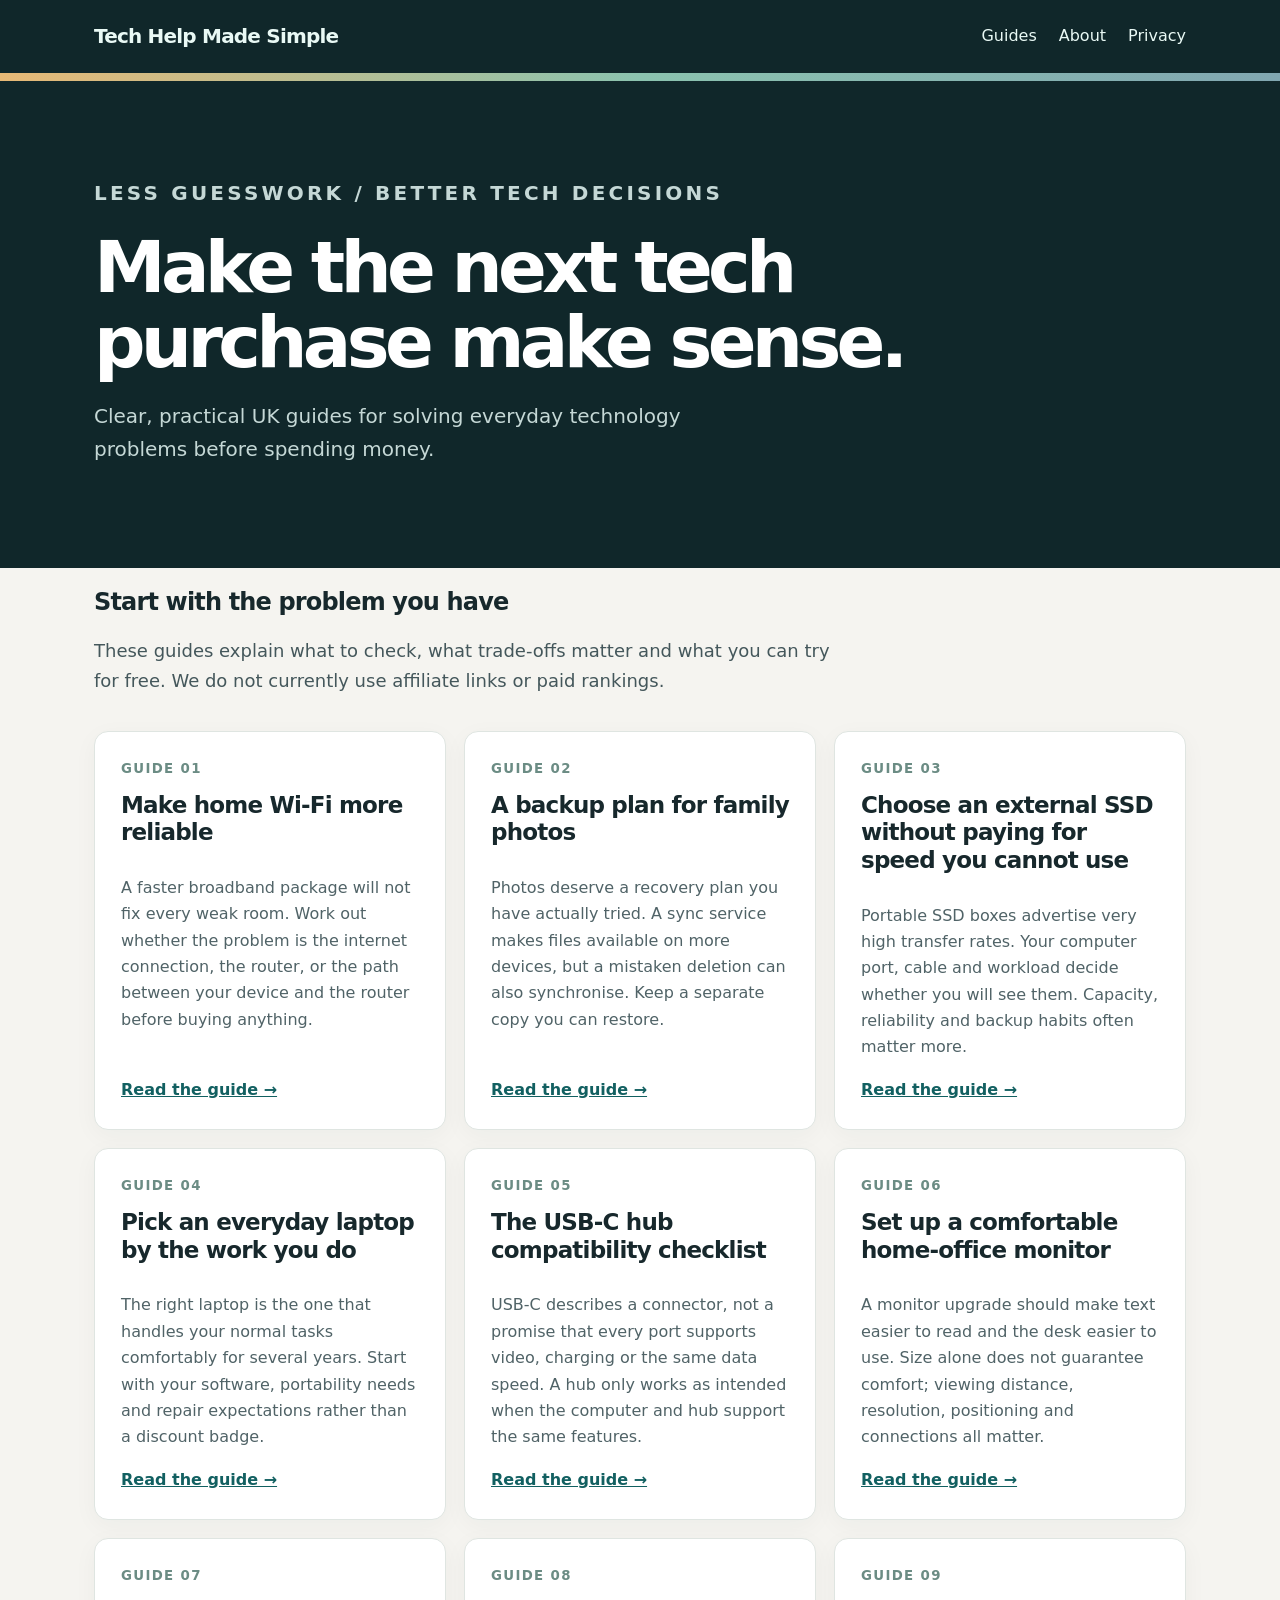
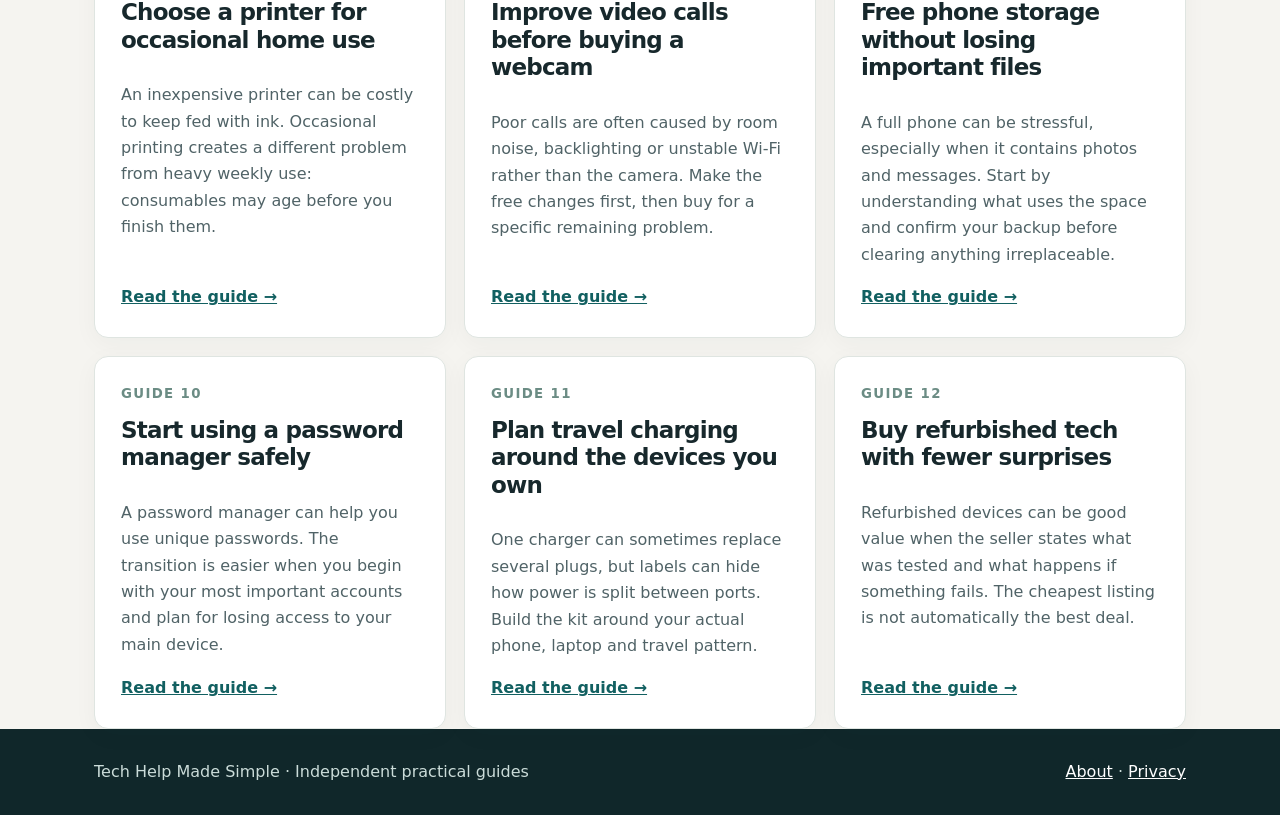
==== index.html @ dbd63610 "Publish practical tech guides" ====
<!doctype html><html lang="en-GB"><head><meta charset="utf-8"><meta name="viewport" content="width=device-width, initial-scale=1"><meta name="description" content="Independent, practical tech help for UK households and small offices."><title>Home · Tech Help Made Simple</title><link rel="stylesheet" href="style.css"></head><body><header class="top"><div class="wrap"><a class="brand" href="index.html">Tech Help Made Simple</a><nav><a href="index.html">Guides</a><a href="about.html">About</a><a href="privacy.html">Privacy</a></nav></div></header><div class="stripe"></div><section class="hero"><div class="wrap"><p class="eyebrow">LESS GUESSWORK / BETTER TECH DECISIONS</p><h1>Make the next tech purchase make sense.</h1><p>Clear, practical UK guides for solving everyday technology problems before spending money.</p></div></section><main class="wrap"><h2>Start with the problem you have</h2><p class="intro">These guides explain what to check, what trade-offs matter and what you can try for free. We do not currently use affiliate links or paid rankings.</p><div class="grid"><article class="card"><small>GUIDE 01</small><h2>Make home Wi-Fi more reliable</h2><p>A faster broadband package will not fix every weak room. Work out whether the problem is the internet connection, the router, or the path between your device and the router before buying anything.</p><a href="better-home-wifi.html">Read the guide →</a></article><article class="card"><small>GUIDE 02</small><h2>A backup plan for family photos</h2><p>Photos deserve a recovery plan you have actually tried. A sync service makes files available on more devices, but a mistaken deletion can also synchronise. Keep a separate copy you can restore.</p><a href="backup-family-photos.html">Read the guide →</a></article><article class="card"><small>GUIDE 03</small><h2>Choose an external SSD without paying for speed you cannot use</h2><p>Portable SSD boxes advertise very high transfer rates. Your computer port, cable and workload decide whether you will see them. Capacity, reliability and backup habits often matter more.</p><a href="choose-external-ssd.html">Read the guide →</a></article><article class="card"><small>GUIDE 04</small><h2>Pick an everyday laptop by the work you do</h2><p>The right laptop is the one that handles your normal tasks comfortably for several years. Start with your software, portability needs and repair expectations rather than a discount badge.</p><a href="laptop-for-everyday-use.html">Read the guide →</a></article><article class="card"><small>GUIDE 05</small><h2>The USB-C hub compatibility checklist</h2><p>USB-C describes a connector, not a promise that every port supports video, charging or the same data speed. A hub only works as intended when the computer and hub support the same features.</p><a href="usb-c-hub-checklist.html">Read the guide →</a></article><article class="card"><small>GUIDE 06</small><h2>Set up a comfortable home-office monitor</h2><p>A monitor upgrade should make text easier to read and the desk easier to use. Size alone does not guarantee comfort; viewing distance, resolution, positioning and connections all matter.</p><a href="home-office-monitor.html">Read the guide →</a></article><article class="card"><small>GUIDE 07</small><h2>Choose a printer for occasional home use</h2><p>An inexpensive printer can be costly to keep fed with ink. Occasional printing creates a different problem from heavy weekly use: consumables may age before you finish them.</p><a href="printer-for-occasional-use.html">Read the guide →</a></article><article class="card"><small>GUIDE 08</small><h2>Improve video calls before buying a webcam</h2><p>Poor calls are often caused by room noise, backlighting or unstable Wi-Fi rather than the camera. Make the free changes first, then buy for a specific remaining problem.</p><a href="video-call-desk.html">Read the guide →</a></article><article class="card"><small>GUIDE 09</small><h2>Free phone storage without losing important files</h2><p>A full phone can be stressful, especially when it contains photos and messages. Start by understanding what uses the space and confirm your backup before clearing anything irreplaceable.</p><a href="phone-storage.html">Read the guide →</a></article><article class="card"><small>GUIDE 10</small><h2>Start using a password manager safely</h2><p>A password manager can help you use unique passwords. The transition is easier when you begin with your most important accounts and plan for losing access to your main device.</p><a href="password-manager-start.html">Read the guide →</a></article><article class="card"><small>GUIDE 11</small><h2>Plan travel charging around the devices you own</h2><p>One charger can sometimes replace several plugs, but labels can hide how power is split between ports. Build the kit around your actual phone, laptop and travel pattern.</p><a href="travel-charging.html">Read the guide →</a></article><article class="card"><small>GUIDE 12</small><h2>Buy refurbished tech with fewer surprises</h2><p>Refurbished devices can be good value when the seller states what was tested and what happens if something fails. The cheapest listing is not automatically the best deal.</p><a href="refurbished-tech.html">Read the guide →</a></article></div></main><footer class="footer"><div class="wrap"><span>Tech Help Made Simple · Independent practical guides</span><span><a href="about.html">About</a> · <a href="privacy.html">Privacy</a></span></div></footer></body></html>
---- style.css ----
*{box-sizing:border-box}body{margin:0;background:#f5f4f0;color:#17282c;font:16px/1.65 system-ui,-apple-system,Segoe UI,sans-serif}a{color:#126061}a:hover{text-decoration-thickness:2px}.wrap{max-width:1140px;margin:auto;padding:0 24px}.top{background:#10272a;color:#fff}.top .wrap{display:flex;align-items:center;justify-content:space-between;gap:20px;padding-top:20px;padding-bottom:20px}.top a{color:#e9f9f5;text-decoration:none}.brand{font-size:20px;font-weight:800;letter-spacing:-.04em}.top nav{display:flex;gap:22px}.hero{background:#10272a;color:white;padding:76px 0 82px}.eyebrow{font-size:12px;letter-spacing:.16em;text-transform:uppercase;font-weight:800;color:#b2dfd7}.hero h1{max-width:820px;font-size:clamp(40px,6vw,72px);letter-spacing:-.065em;line-height:1.04;margin:16px 0}.hero p{max-width:650px;color:#c5d8d6;font-size:20px}.stripe{height:8px;background:linear-gradient(90deg,#e7b976,#8bc3af,#81a7b1)}h2{letter-spacing:-.035em;line-height:1.2}main{padding:52px 0 90px}.intro{max-width:760px;font-size:18px;color:#44575b}.grid{display:grid;grid-template-columns:repeat(3,1fr);gap:18px;margin-top:35px}.card{background:#fff;border:1px solid #dfe5e1;border-radius:14px;padding:26px;box-shadow:0 6px 25px #1836390a;display:flex;flex-direction:column}.card small{font-weight:800;letter-spacing:.1em;color:#6b8c84}.card h2{font-size:23px;margin:12px 0}.card p{color:#506367;flex:1}.card a{font-weight:700}.article{max-width:760px;margin:auto}.article h1{font-size:clamp(36px,5vw,58px);line-height:1.08;letter-spacing:-.055em}.article h2{margin-top:42px;font-size:29px}.article p,.article li{font-size:18px}.article li{margin:18px 0}.callout{background:#e0eeea;border-left:5px solid #398f7c;padding:18px 22px;border-radius:8px;margin:32px 0}.back{display:inline-block;margin:0 0 20px}.footer{background:#10272a;color:#cbdcd9;padding:30px 0}.footer .wrap{display:flex;justify-content:space-between;gap:20px;flex-wrap:wrap}.footer a{color:#fff}.note{color:#687a7e;font-size:14px}@media(max-width:800px){.grid{grid-template-columns:repeat(2,1fr)}}@media(max-width:550px){.grid{grid-template-columns:1fr}.top .wrap{align-items:flex-start;flex-direction:column}.hero{padding:52px 0}.article p,.article li{font-size:16px}}
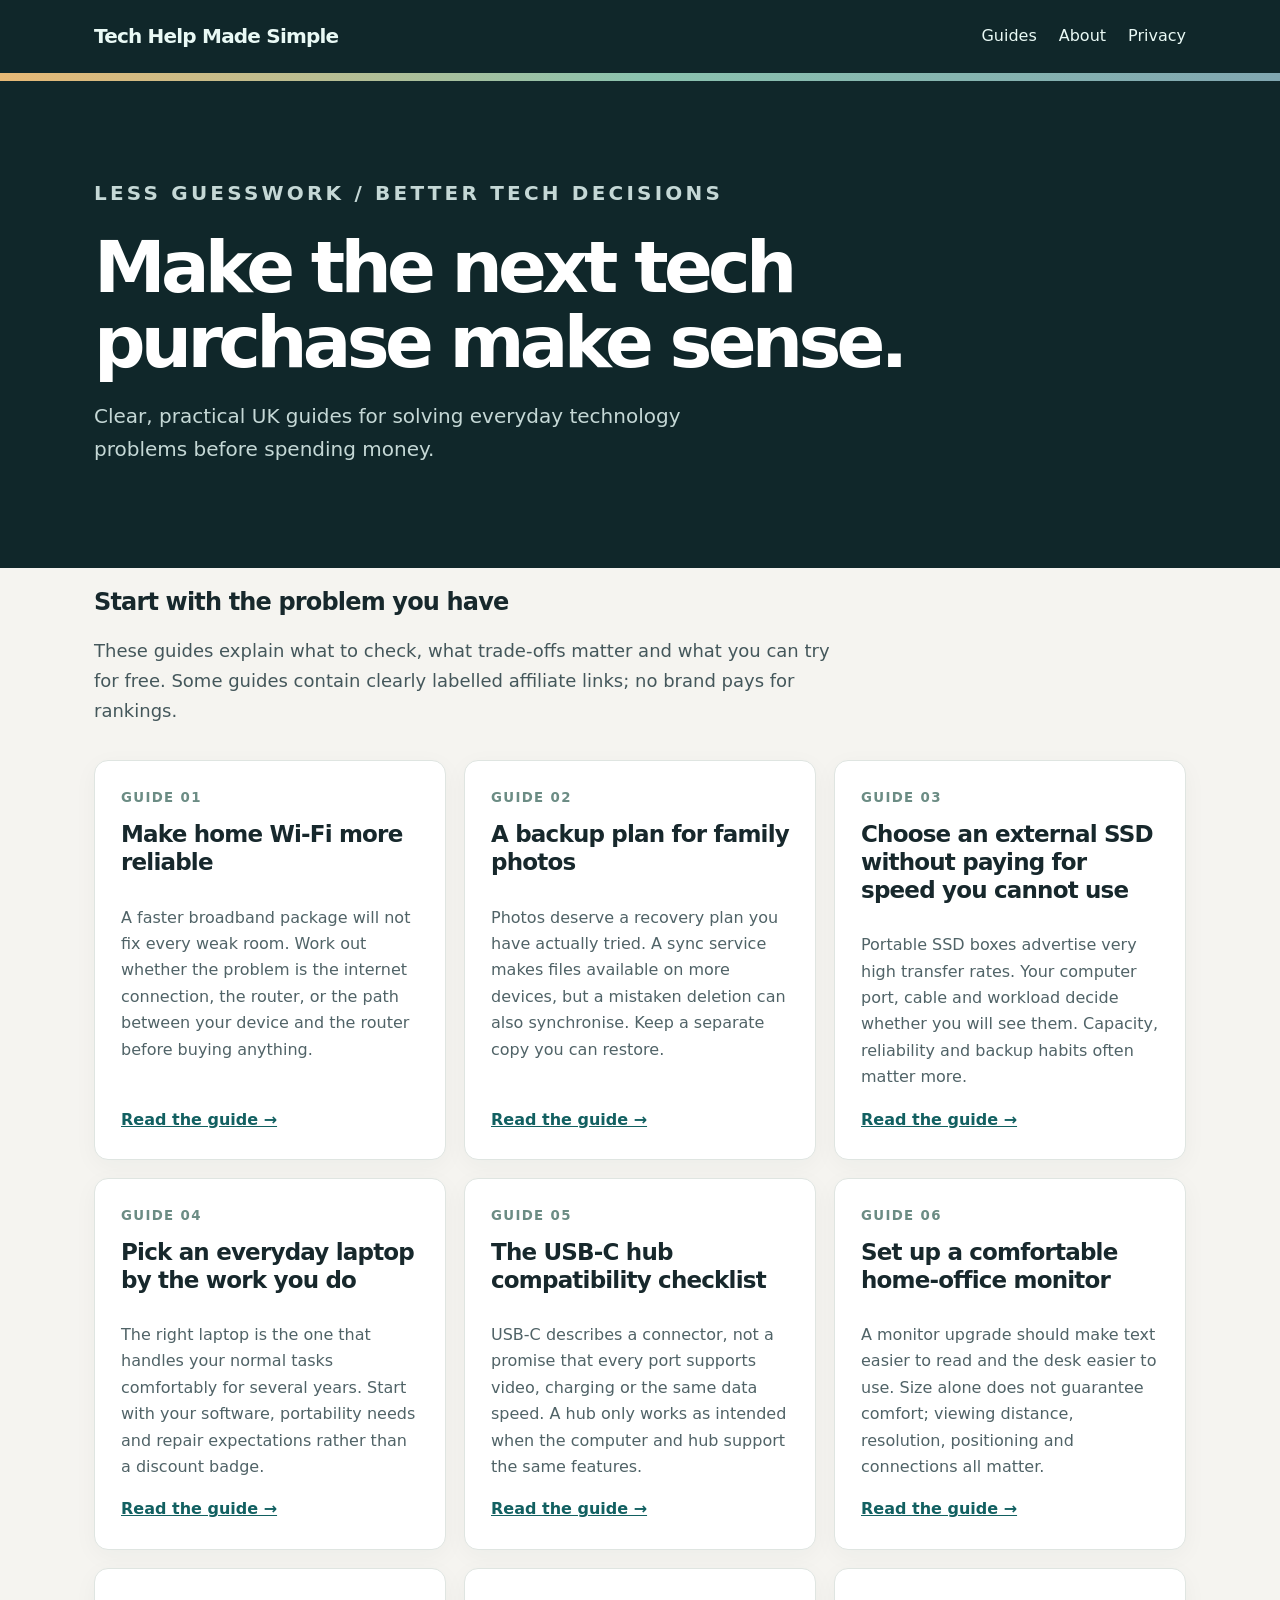
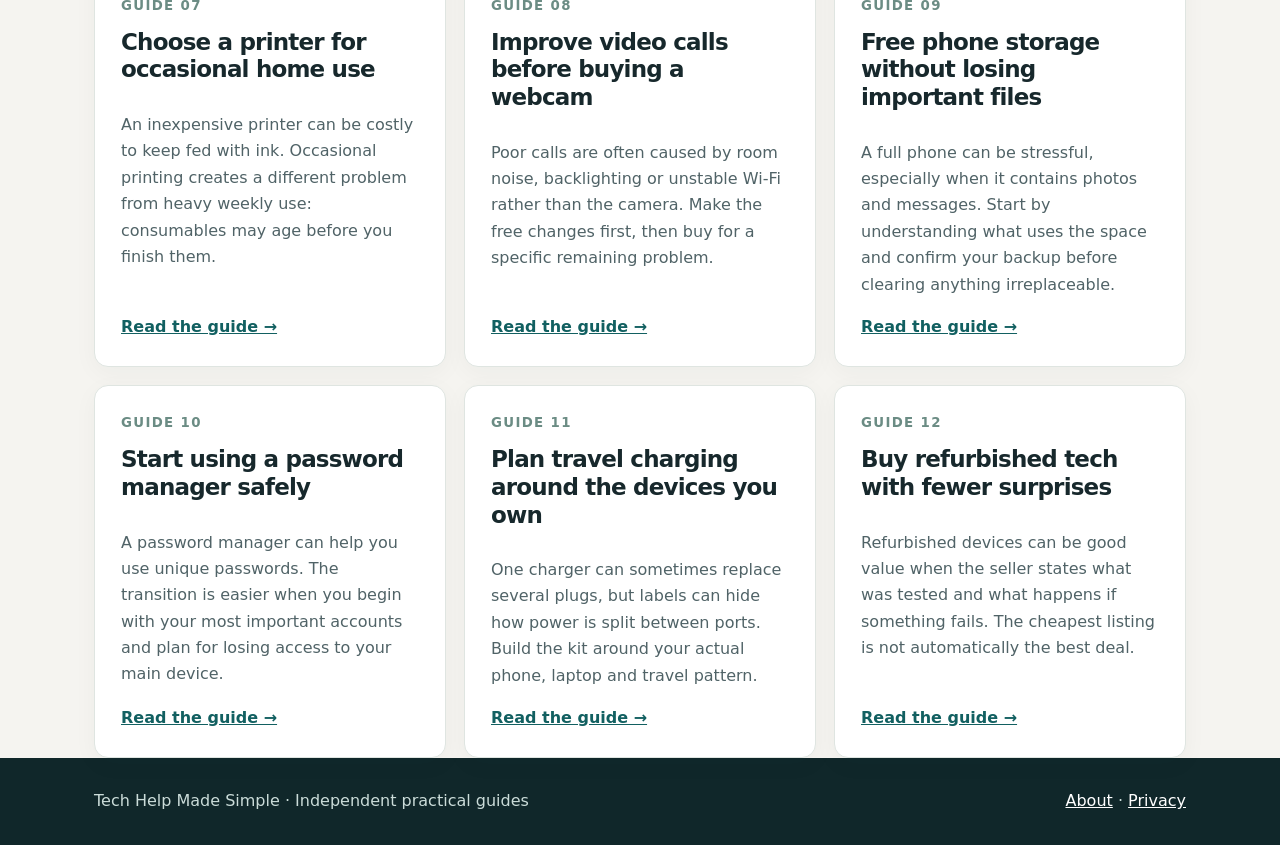
==== commit b68e41c3: "Add disclosed refurbished tech affiliate link" ====
--- a/index.html
+++ b/index.html
@@ -1 +1 @@
-<!doctype html><html lang="en-GB"><head><meta charset="utf-8"><meta name="viewport" content="width=device-width, initial-scale=1"><meta name="description" content="Independent, practical tech help for UK households and small offices."><title>Home · Tech Help Made Simple</title><link rel="stylesheet" href="style.css"></head><body><header class="top"><div class="wrap"><a class="brand" href="index.html">Tech Help Made Simple</a><nav><a href="index.html">Guides</a><a href="about.html">About</a><a href="privacy.html">Privacy</a></nav></div></header><div class="stripe"></div><section class="hero"><div class="wrap"><p class="eyebrow">LESS GUESSWORK / BETTER TECH DECISIONS</p><h1>Make the next tech purchase make sense.</h1><p>Clear, practical UK guides for solving everyday technology problems before spending money.</p></div></section><main class="wrap"><h2>Start with the problem you have</h2><p class="intro">These guides explain what to check, what trade-offs matter and what you can try for free. We do not currently use affiliate links or paid rankings.</p><div class="grid"><article class="card"><small>GUIDE 01</small><h2>Make home Wi-Fi more reliable</h2><p>A faster broadband package will not fix every weak room. Work out whether the problem is the internet connection, the router, or the path between your device and the router before buying anything.</p><a href="better-home-wifi.html">Read the guide →</a></article><article class="card"><small>GUIDE 02</small><h2>A backup plan for family photos</h2><p>Photos deserve a recovery plan you have actually tried. A sync service makes files available on more devices, but a mistaken deletion can also synchronise. Keep a separate copy you can restore.</p><a href="backup-family-photos.html">Read the guide →</a></article><article class="card"><small>GUIDE 03</small><h2>Choose an external SSD without paying for speed you cannot use</h2><p>Portable SSD boxes advertise very high transfer rates. Your computer port, cable and workload decide whether you will see them. Capacity, reliability and backup habits often matter more.</p><a href="choose-external-ssd.html">Read the guide →</a></article><article class="card"><small>GUIDE 04</small><h2>Pick an everyday laptop by the work you do</h2><p>The right laptop is the one that handles your normal tasks comfortably for several years. Start with your software, portability needs and repair expectations rather than a discount badge.</p><a href="laptop-for-everyday-use.html">Read the guide →</a></article><article class="card"><small>GUIDE 05</small><h2>The USB-C hub compatibility checklist</h2><p>USB-C describes a connector, not a promise that every port supports video, charging or the same data speed. A hub only works as intended when the computer and hub support the same features.</p><a href="usb-c-hub-checklist.html">Read the guide →</a></article><article class="card"><small>GUIDE 06</small><h2>Set up a comfortable home-office monitor</h2><p>A monitor upgrade should make text easier to read and the desk easier to use. Size alone does not guarantee comfort; viewing distance, resolution, positioning and connections all matter.</p><a href="home-office-monitor.html">Read the guide →</a></article><article class="card"><small>GUIDE 07</small><h2>Choose a printer for occasional home use</h2><p>An inexpensive printer can be costly to keep fed with ink. Occasional printing creates a different problem from heavy weekly use: consumables may age before you finish them.</p><a href="printer-for-occasional-use.html">Read the guide →</a></article><article class="card"><small>GUIDE 08</small><h2>Improve video calls before buying a webcam</h2><p>Poor calls are often caused by room noise, backlighting or unstable Wi-Fi rather than the camera. Make the free changes first, then buy for a specific remaining problem.</p><a href="video-call-desk.html">Read the guide →</a></article><article class="card"><small>GUIDE 09</small><h2>Free phone storage without losing important files</h2><p>A full phone can be stressful, especially when it contains photos and messages. Start by understanding what uses the space and confirm your backup before clearing anything irreplaceable.</p><a href="phone-storage.html">Read the guide →</a></article><article class="card"><small>GUIDE 10</small><h2>Start using a password manager safely</h2><p>A password manager can help you use unique passwords. The transition is easier when you begin with your most important accounts and plan for losing access to your main device.</p><a href="password-manager-start.html">Read the guide →</a></article><article class="card"><small>GUIDE 11</small><h2>Plan travel charging around the devices you own</h2><p>One charger can sometimes replace several plugs, but labels can hide how power is split between ports. Build the kit around your actual phone, laptop and travel pattern.</p><a href="travel-charging.html">Read the guide →</a></article><article class="card"><small>GUIDE 12</small><h2>Buy refurbished tech with fewer surprises</h2><p>Refurbished devices can be good value when the seller states what was tested and what happens if something fails. The cheapest listing is not automatically the best deal.</p><a href="refurbished-tech.html">Read the guide →</a></article></div></main><footer class="footer"><div class="wrap"><span>Tech Help Made Simple · Independent practical guides</span><span><a href="about.html">About</a> · <a href="privacy.html">Privacy</a></span></div></footer></body></html>+<!doctype html><html lang="en-GB"><head><meta charset="utf-8"><meta name="viewport" content="width=device-width, initial-scale=1"><meta name="description" content="Independent, practical tech help for UK households and small offices."><title>Home · Tech Help Made Simple</title><link rel="stylesheet" href="style.css"></head><body><header class="top"><div class="wrap"><a class="brand" href="index.html">Tech Help Made Simple</a><nav><a href="index.html">Guides</a><a href="about.html">About</a><a href="privacy.html">Privacy</a></nav></div></header><div class="stripe"></div><section class="hero"><div class="wrap"><p class="eyebrow">LESS GUESSWORK / BETTER TECH DECISIONS</p><h1>Make the next tech purchase make sense.</h1><p>Clear, practical UK guides for solving everyday technology problems before spending money.</p></div></section><main class="wrap"><h2>Start with the problem you have</h2><p class="intro">These guides explain what to check, what trade-offs matter and what you can try for free. Some guides contain clearly labelled affiliate links; no brand pays for rankings.</p><div class="grid"><article class="card"><small>GUIDE 01</small><h2>Make home Wi-Fi more reliable</h2><p>A faster broadband package will not fix every weak room. Work out whether the problem is the internet connection, the router, or the path between your device and the router before buying anything.</p><a href="better-home-wifi.html">Read the guide →</a></article><article class="card"><small>GUIDE 02</small><h2>A backup plan for family photos</h2><p>Photos deserve a recovery plan you have actually tried. A sync service makes files available on more devices, but a mistaken deletion can also synchronise. Keep a separate copy you can restore.</p><a href="backup-family-photos.html">Read the guide →</a></article><article class="card"><small>GUIDE 03</small><h2>Choose an external SSD without paying for speed you cannot use</h2><p>Portable SSD boxes advertise very high transfer rates. Your computer port, cable and workload decide whether you will see them. Capacity, reliability and backup habits often matter more.</p><a href="choose-external-ssd.html">Read the guide →</a></article><article class="card"><small>GUIDE 04</small><h2>Pick an everyday laptop by the work you do</h2><p>The right laptop is the one that handles your normal tasks comfortably for several years. Start with your software, portability needs and repair expectations rather than a discount badge.</p><a href="laptop-for-everyday-use.html">Read the guide →</a></article><article class="card"><small>GUIDE 05</small><h2>The USB-C hub compatibility checklist</h2><p>USB-C describes a connector, not a promise that every port supports video, charging or the same data speed. A hub only works as intended when the computer and hub support the same features.</p><a href="usb-c-hub-checklist.html">Read the guide →</a></article><article class="card"><small>GUIDE 06</small><h2>Set up a comfortable home-office monitor</h2><p>A monitor upgrade should make text easier to read and the desk easier to use. Size alone does not guarantee comfort; viewing distance, resolution, positioning and connections all matter.</p><a href="home-office-monitor.html">Read the guide →</a></article><article class="card"><small>GUIDE 07</small><h2>Choose a printer for occasional home use</h2><p>An inexpensive printer can be costly to keep fed with ink. Occasional printing creates a different problem from heavy weekly use: consumables may age before you finish them.</p><a href="printer-for-occasional-use.html">Read the guide →</a></article><article class="card"><small>GUIDE 08</small><h2>Improve video calls before buying a webcam</h2><p>Poor calls are often caused by room noise, backlighting or unstable Wi-Fi rather than the camera. Make the free changes first, then buy for a specific remaining problem.</p><a href="video-call-desk.html">Read the guide →</a></article><article class="card"><small>GUIDE 09</small><h2>Free phone storage without losing important files</h2><p>A full phone can be stressful, especially when it contains photos and messages. Start by understanding what uses the space and confirm your backup before clearing anything irreplaceable.</p><a href="phone-storage.html">Read the guide →</a></article><article class="card"><small>GUIDE 10</small><h2>Start using a password manager safely</h2><p>A password manager can help you use unique passwords. The transition is easier when you begin with your most important accounts and plan for losing access to your main device.</p><a href="password-manager-start.html">Read the guide →</a></article><article class="card"><small>GUIDE 11</small><h2>Plan travel charging around the devices you own</h2><p>One charger can sometimes replace several plugs, but labels can hide how power is split between ports. Build the kit around your actual phone, laptop and travel pattern.</p><a href="travel-charging.html">Read the guide →</a></article><article class="card"><small>GUIDE 12</small><h2>Buy refurbished tech with fewer surprises</h2><p>Refurbished devices can be good value when the seller states what was tested and what happens if something fails. The cheapest listing is not automatically the best deal.</p><a href="refurbished-tech.html">Read the guide →</a></article></div></main><footer class="footer"><div class="wrap"><span>Tech Help Made Simple · Independent practical guides</span><span><a href="about.html">About</a> · <a href="privacy.html">Privacy</a></span></div></footer></body></html>
--- a/style.css
+++ b/style.css
@@ -1 +1 @@
-*{box-sizing:border-box}body{margin:0;background:#f5f4f0;color:#17282c;font:16px/1.65 system-ui,-apple-system,Segoe UI,sans-serif}a{color:#126061}a:hover{text-decoration-thickness:2px}.wrap{max-width:1140px;margin:auto;padding:0 24px}.top{background:#10272a;color:#fff}.top .wrap{display:flex;align-items:center;justify-content:space-between;gap:20px;padding-top:20px;padding-bottom:20px}.top a{color:#e9f9f5;text-decoration:none}.brand{font-size:20px;font-weight:800;letter-spacing:-.04em}.top nav{display:flex;gap:22px}.hero{background:#10272a;color:white;padding:76px 0 82px}.eyebrow{font-size:12px;letter-spacing:.16em;text-transform:uppercase;font-weight:800;color:#b2dfd7}.hero h1{max-width:820px;font-size:clamp(40px,6vw,72px);letter-spacing:-.065em;line-height:1.04;margin:16px 0}.hero p{max-width:650px;color:#c5d8d6;font-size:20px}.stripe{height:8px;background:linear-gradient(90deg,#e7b976,#8bc3af,#81a7b1)}h2{letter-spacing:-.035em;line-height:1.2}main{padding:52px 0 90px}.intro{max-width:760px;font-size:18px;color:#44575b}.grid{display:grid;grid-template-columns:repeat(3,1fr);gap:18px;margin-top:35px}.card{background:#fff;border:1px solid #dfe5e1;border-radius:14px;padding:26px;box-shadow:0 6px 25px #1836390a;display:flex;flex-direction:column}.card small{font-weight:800;letter-spacing:.1em;color:#6b8c84}.card h2{font-size:23px;margin:12px 0}.card p{color:#506367;flex:1}.card a{font-weight:700}.article{max-width:760px;margin:auto}.article h1{font-size:clamp(36px,5vw,58px);line-height:1.08;letter-spacing:-.055em}.article h2{margin-top:42px;font-size:29px}.article p,.article li{font-size:18px}.article li{margin:18px 0}.callout{background:#e0eeea;border-left:5px solid #398f7c;padding:18px 22px;border-radius:8px;margin:32px 0}.back{display:inline-block;margin:0 0 20px}.footer{background:#10272a;color:#cbdcd9;padding:30px 0}.footer .wrap{display:flex;justify-content:space-between;gap:20px;flex-wrap:wrap}.footer a{color:#fff}.note{color:#687a7e;font-size:14px}@media(max-width:800px){.grid{grid-template-columns:repeat(2,1fr)}}@media(max-width:550px){.grid{grid-template-columns:1fr}.top .wrap{align-items:flex-start;flex-direction:column}.hero{padding:52px 0}.article p,.article li{font-size:16px}}+*{box-sizing:border-box}body{margin:0;background:#f5f4f0;color:#17282c;font:16px/1.65 system-ui,-apple-system,Segoe UI,sans-serif}a{color:#126061}a:hover{text-decoration-thickness:2px}.wrap{max-width:1140px;margin:auto;padding:0 24px}.top{background:#10272a;color:#fff}.top .wrap{display:flex;align-items:center;justify-content:space-between;gap:20px;padding-top:20px;padding-bottom:20px}.top a{color:#e9f9f5;text-decoration:none}.brand{font-size:20px;font-weight:800;letter-spacing:-.04em}.top nav{display:flex;gap:22px}.hero{background:#10272a;color:white;padding:76px 0 82px}.eyebrow{font-size:12px;letter-spacing:.16em;text-transform:uppercase;font-weight:800;color:#b2dfd7}.hero h1{max-width:820px;font-size:clamp(40px,6vw,72px);letter-spacing:-.065em;line-height:1.04;margin:16px 0}.hero p{max-width:650px;color:#c5d8d6;font-size:20px}.stripe{height:8px;background:linear-gradient(90deg,#e7b976,#8bc3af,#81a7b1)}h2{letter-spacing:-.035em;line-height:1.2}main{padding:52px 0 90px}.intro{max-width:760px;font-size:18px;color:#44575b}.grid{display:grid;grid-template-columns:repeat(3,1fr);gap:18px;margin-top:35px}.card{background:#fff;border:1px solid #dfe5e1;border-radius:14px;padding:26px;box-shadow:0 6px 25px #1836390a;display:flex;flex-direction:column}.card small{font-weight:800;letter-spacing:.1em;color:#6b8c84}.card h2{font-size:23px;margin:12px 0}.card p{color:#506367;flex:1}.card a{font-weight:700}.article{max-width:760px;margin:auto}.article h1{font-size:clamp(36px,5vw,58px);line-height:1.08;letter-spacing:-.055em}.article h2{margin-top:42px;font-size:29px}.article p,.article li{font-size:18px}.article li{margin:18px 0}.callout{background:#e0eeea;border-left:5px solid #398f7c;padding:18px 22px;border-radius:8px;margin:32px 0}.back{display:inline-block;margin:0 0 20px}.footer{background:#10272a;color:#cbdcd9;padding:30px 0}.footer .wrap{display:flex;justify-content:space-between;gap:20px;flex-wrap:wrap}.footer a{color:#fff}.note{color:#687a7e;font-size:14px}@media(max-width:800px){.grid{grid-template-columns:repeat(2,1fr)}}@media(max-width:550px){.grid{grid-template-columns:1fr}.top .wrap{align-items:flex-start;flex-direction:column}.hero{padding:52px 0}.article p,.article li{font-size:16px}}.affiliate{background:#fff8e9;border:1px solid #e9c98f;border-radius:14px;padding:24px;margin:36px 0}.affiliate h2{margin:8px 0 12px}.affiliate p{margin:0 0 16px}.affiliate-label{font-size:13px;font-weight:800;letter-spacing:.08em;text-transform:uppercase;color:#764d13}.affiliate a{display:inline-block;background:#123b3d;color:#fff;padding:11px 16px;border-radius:7px;text-decoration:none;font-weight:700}.affiliate a:hover{text-decoration:underline}
